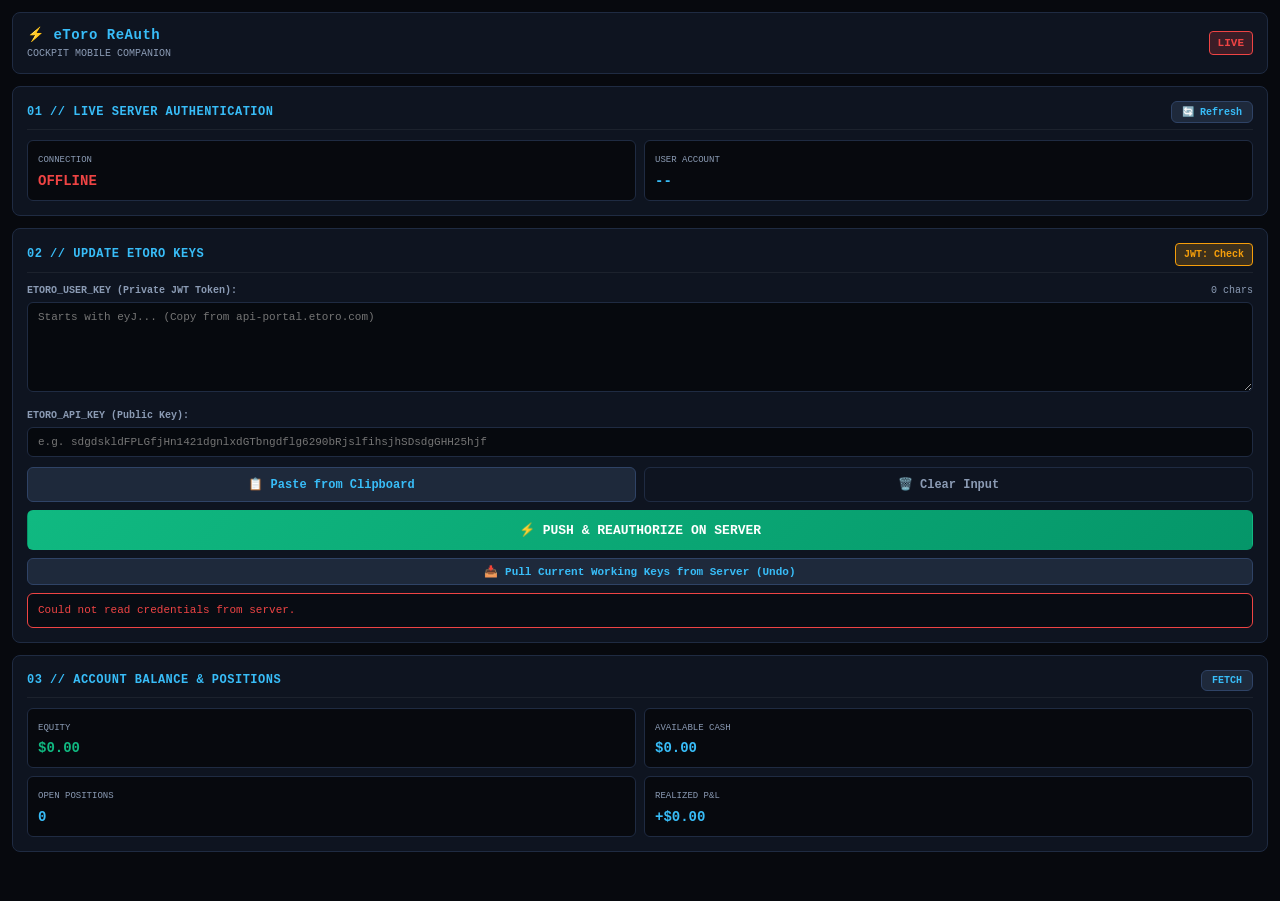
==== frontend/mobile.html @ 2483b5ed "feat(mobile): add dedicated mobile reauth companion UI at /mobile and /reauth with server undo and v" ====
<!DOCTYPE html>
<html lang="en">
<head>
  <meta charset="UTF-8">
  <meta name="viewport" content="width=device-width, initial-scale=1.0, maximum-scale=1.0, user-scalable=no">
  <title>eToro ReAuth - Cockpit Mobile Companion</title>
  <style>
    :root {
      --bg: #07090e;
      --card: #0e1420;
      --card-border: #1f2b42;
      --card-highlight: #2f4366;
      --primary: #0284c7;
      --primary-hover: #0369a1;
      --success: #10b981;
      --danger: #ef4444;
      --warn: #f59e0b;
      --text: #e6edf3;
      --muted: #8b9bb4;
      --font: -apple-system, BlinkMacSystemFont, "Segoe UI", Roboto, monospace;
    }
    * { box-sizing: border-box; margin: 0; padding: 0; }
    body {
      background: var(--bg);
      color: var(--text);
      font-family: var(--font);
      font-size: 13px;
      line-height: 1.5;
      padding: 12px;
      padding-bottom: 40px;
    }
    .header {
      display: flex;
      justify-content: space-between;
      align-items: center;
      background: var(--card);
      border: 1px solid var(--card-border);
      border-radius: 8px;
      padding: 12px 14px;
      margin-bottom: 12px;
    }
    .brand-title {
      font-weight: 800;
      font-size: 14px;
      color: #38bdf8;
      letter-spacing: 0.5px;
    }
    .brand-sub {
      font-size: 10px;
      color: var(--muted);
      text-transform: uppercase;
    }
    .badge {
      display: inline-flex;
      align-items: center;
      gap: 4px;
      font-size: 11px;
      font-weight: 700;
      padding: 3px 8px;
      border-radius: 4px;
    }
    .badge-live { background: rgba(239, 68, 68, 0.2); color: #ef4444; border: 1px solid #ef4444; }
    .badge-ok { background: rgba(16, 185, 129, 0.2); color: #10b981; border: 1px solid #10b981; }
    .badge-warn { background: rgba(245, 158, 11, 0.2); color: #f59e0b; border: 1px solid #f59e0b; }
    
    .card {
      background: var(--card);
      border: 1px solid var(--card-border);
      border-radius: 8px;
      padding: 14px;
      margin-bottom: 12px;
    }
    .card-header {
      display: flex;
      justify-content: space-between;
      align-items: center;
      margin-bottom: 10px;
      padding-bottom: 6px;
      border-bottom: 1px solid rgba(255,255,255,0.06);
    }
    .card-title {
      font-size: 12px;
      font-weight: 700;
      color: #38bdf8;
      text-transform: uppercase;
      letter-spacing: 0.5px;
    }
    .btn {
      display: inline-flex;
      align-items: center;
      justify-content: center;
      gap: 6px;
      font-family: inherit;
      font-size: 12px;
      font-weight: 700;
      padding: 9px 14px;
      border-radius: 6px;
      border: 1px solid transparent;
      cursor: pointer;
      width: 100%;
      text-align: center;
      transition: all 0.2s;
    }
    .btn-primary { background: linear-gradient(135deg, #0284c7, #0369a1); color: #fff; }
    .btn-success { background: linear-gradient(135deg, #10b981, #059669); color: #fff; }
    .btn-secondary { background: #1e293b; border-color: var(--card-highlight); color: #38bdf8; }
    .btn-outline { background: transparent; border-color: var(--card-border); color: var(--muted); }
    .btn-row { display: grid; grid-template-columns: 1fr 1fr; gap: 8px; margin-top: 8px; }
    
    .input-group { margin-bottom: 10px; }
    .input-label { display: block; font-size: 10px; color: var(--muted); margin-bottom: 4px; font-weight: 600; }
    .input-box {
      width: 100%;
      background: #06090e;
      border: 1px solid var(--card-border);
      border-radius: 6px;
      padding: 8px 10px;
      color: var(--text);
      font-family: monospace;
      font-size: 11px;
      outline: none;
    }
    .input-box:focus { border-color: #38bdf8; }
    textarea.input-box { height: 90px; resize: vertical; }

    .status-box {
      background: rgba(0, 0, 0, 0.4);
      border: 1px solid var(--card-border);
      border-radius: 6px;
      padding: 8px 10px;
      font-family: monospace;
      font-size: 11px;
      margin-top: 8px;
      word-break: break-all;
    }
    .status-ok { border-color: var(--success); color: var(--success); }
    .status-err { border-color: var(--danger); color: var(--danger); }

    .kpi-grid { display: grid; grid-template-columns: 1fr 1fr; gap: 8px; }
    .kpi-box {
      background: #07090e;
      border: 1px solid var(--card-border);
      border-radius: 6px;
      padding: 8px 10px;
    }
    .kpi-title { font-size: 9px; color: var(--muted); text-transform: uppercase; }
    .kpi-value { font-size: 14px; font-weight: 800; color: #38bdf8; margin-top: 2px; }
    .kpi-value.green { color: #10b981; }
  </style>
</head>
<body>

  <div class="header">
    <div>
      <div class="brand-title">⚡ eToro ReAuth</div>
      <div class="brand-sub">Cockpit Mobile Companion</div>
    </div>
    <div id="badgeMode" class="badge badge-live">LIVE</div>
  </div>

  <!-- SECTION 01: CURRENT SERVER STATUS -->
  <div class="card">
    <div class="card-header">
      <span class="card-title">01 // Live Server Authentication</span>
      <button id="btnRefreshStatus" class="btn btn-secondary" style="width: auto; padding: 4px 10px; font-size: 10px;">🔄 Refresh</button>
    </div>
    <div class="kpi-grid">
      <div class="kpi-box">
        <span class="kpi-title">Connection</span>
        <div id="statConnection" class="kpi-value">Checking...</div>
      </div>
      <div class="kpi-box">
        <span class="kpi-title">User Account</span>
        <div id="statUser" class="kpi-value">--</div>
      </div>
    </div>
    <div id="cooldownAlert" style="display: none; background: rgba(239, 68, 68, 0.15); border: 1px solid #ef4444; border-radius: 6px; padding: 8px; margin-top: 8px; font-size: 11px; color: #fca5a5;">
      ⚠️ Lockout active: <span id="cooldownSeconds">0</span>s remaining. Please wait or push valid keys.
    </div>
  </div>

  <!-- SECTION 02: REAUTHORIZE KEYS -->
  <div class="card">
    <div class="card-header">
      <span class="card-title">02 // Update eToro Keys</span>
      <span id="tokenPill" class="badge badge-warn" style="font-size: 10px;">JWT: Check</span>
    </div>
    
    <div class="input-group">
      <div style="display: flex; justify-content: space-between; align-items: center; margin-bottom: 4px;">
        <label class="input-label" style="margin: 0;">ETORO_USER_KEY (Private JWT Token):</label>
        <span id="charCount" style="font-size: 10px; color: var(--muted);">0 chars</span>
      </div>
      <textarea id="inputUserKey" class="input-box" placeholder="Starts with eyJ... (Copy from api-portal.etoro.com)"></textarea>
    </div>

    <div class="input-group">
      <label class="input-label">ETORO_API_KEY (Public Key):</label>
      <input type="text" id="inputApiKey" class="input-box" placeholder="e.g. sdgdskldFPLGfjHn1421dgnlxdGTbngdflg6290bRjslfihsjhSDsdgGHH25hjf">
    </div>

    <div class="btn-row" style="margin-bottom: 8px;">
      <button id="btnPasteClipboard" class="btn btn-secondary">📋 Paste from Clipboard</button>
      <button id="btnClear" class="btn btn-outline">🗑️ Clear Input</button>
    </div>

    <button id="btnPushKeys" class="btn btn-success" style="font-size: 13px; padding: 11px;">
      ⚡ PUSH & REAUTHORIZE ON SERVER
    </button>

    <div style="margin-top: 8px;">
      <button id="btnRestoreServerKey" class="btn btn-secondary" style="font-size: 11px; padding: 6px;">
        📥 Pull Current Working Keys from Server (Undo)
      </button>
    </div>

    <div id="actionStatus" class="status-box" style="display: none;"></div>
  </div>

  <!-- SECTION 03: LIVE PORTFOLIO & TELEMETRY -->
  <div class="card">
    <div class="card-header">
      <span class="card-title">03 // Account Balance & Positions</span>
      <button id="btnFetchPortfolio" class="btn btn-secondary" style="width: auto; padding: 4px 10px; font-size: 10px;">FETCH</button>
    </div>
    <div class="kpi-grid">
      <div class="kpi-box">
        <span class="kpi-title">Equity</span>
        <div id="statEquity" class="kpi-value green">$0.00</div>
      </div>
      <div class="kpi-box">
        <span class="kpi-title">Available Cash</span>
        <div id="statCash" class="kpi-value">$0.00</div>
      </div>
      <div class="kpi-box">
        <span class="kpi-title">Open Positions</span>
        <div id="statPositions" class="kpi-value">0</div>
      </div>
      <div class="kpi-box">
        <span class="kpi-title">Realized P&L</span>
        <div id="statPnl" class="kpi-value">+$0.00</div>
      </div>
    </div>
  </div>

  <script>
    const BASE = window.location.origin;

    const el = {
      badgeMode: document.getElementById('badgeMode'),
      statConnection: document.getElementById('statConnection'),
      statUser: document.getElementById('statUser'),
      cooldownAlert: document.getElementById('cooldownAlert'),
      cooldownSeconds: document.getElementById('cooldownSeconds'),
      inputUserKey: document.getElementById('inputUserKey'),
      inputApiKey: document.getElementById('inputApiKey'),
      charCount: document.getElementById('charCount'),
      tokenPill: document.getElementById('tokenPill'),
      btnRefreshStatus: document.getElementById('btnRefreshStatus'),
      btnPasteClipboard: document.getElementById('btnPasteClipboard'),
      btnClear: document.getElementById('btnClear'),
      btnPushKeys: document.getElementById('btnPushKeys'),
      btnRestoreServerKey: document.getElementById('btnRestoreServerKey'),
      btnFetchPortfolio: document.getElementById('btnFetchPortfolio'),
      actionStatus: document.getElementById('actionStatus'),
      statEquity: document.getElementById('statEquity'),
      statCash: document.getElementById('statCash'),
      statPositions: document.getElementById('statPositions'),
      statPnl: document.getElementById('statPnl')
    };

    function showStatus(msg, isSuccess = true) {
      el.actionStatus.style.display = 'block';
      el.actionStatus.className = 'status-box ' + (isSuccess ? 'status-ok' : 'status-err');
      el.actionStatus.textContent = msg;
    }

    function validateUserKey(val) {
      const clean = val.trim().replace(/^['"]|['"]$/g, '');
      el.charCount.textContent = `${clean.length} chars`;
      if (!clean) {
        el.tokenPill.textContent = 'Empty';
        el.tokenPill.className = 'badge badge-warn';
        return;
      }
      if (clean.startsWith('ey')) {
        el.tokenPill.textContent = `✓ JWT (ey...)`;
        el.tokenPill.className = 'badge badge-ok';
      } else {
        el.tokenPill.textContent = `⚠️ Bad Start (${clean.slice(0, 4)}...)`;
        el.tokenPill.className = 'badge badge-live';
      }
    }

    el.inputUserKey.addEventListener('input', (e) => validateUserKey(e.target.value));

    async function fetchServerStatus() {
      try {
        const res = await fetch(`${BASE}/api/etoro/status`);
        if (!res.ok) throw new Error(`HTTP ${res.status}`);
        const d = await res.json();

        el.badgeMode.textContent = (d.execution_mode || 'live').toUpperCase();
        el.badgeMode.className = d.execution_mode === 'live' ? 'badge badge-live' : 'badge badge-ok';

        if (d.auth_cooldown) {
          el.statConnection.textContent = '⚠️ LOCKED';
          el.statConnection.style.color = '#ef4444';
          el.cooldownAlert.style.display = 'block';
          el.cooldownSeconds.textContent = d.auth_cooldown_remaining_sec || 0;
        } else if (d.is_configured) {
          el.statConnection.textContent = 'ONLINE';
          el.statConnection.style.color = '#10b981';
          el.cooldownAlert.style.display = 'none';
        } else {
          el.statConnection.textContent = 'UNSET';
          el.statConnection.style.color = '#f59e0b';
          el.cooldownAlert.style.display = 'none';
        }

        if (d.user_key_application_name) {
          el.statUser.textContent = d.user_key_application_name;
        }
      } catch (err) {
        el.statConnection.textContent = 'OFFLINE';
        el.statConnection.style.color = '#ef4444';
      }
    }

    async function fetchPortfolio() {
      try {
        const res = await fetch(`${BASE}/api/portfolio`);
        if (!res.ok) throw new Error(`HTTP ${res.status}`);
        const d = await res.json();
        el.statEquity.textContent = `$${(d.equity || 0).toLocaleString('en-US', { minimumFractionDigits: 2 })}`;
        el.statCash.textContent = `$${(d.cash || 0).toLocaleString('en-US', { minimumFractionDigits: 2 })}`;
        el.statPositions.textContent = (d.open_positions || []).length;
        const pnl = d.total_realized_pnl_usd || 0;
        el.statPnl.textContent = `${pnl >= 0 ? '+' : ''}$${pnl.toFixed(2)}`;
        el.statPnl.style.color = pnl >= 0 ? '#10b981' : '#ef4444';
      } catch (err) {
        console.warn('Portfolio fetch error:', err);
      }
    }

    // Pull Current Working Keys from Server
    async function restoreServerKeys() {
      showStatus('Fetching active working credentials from server...');
      try {
        const res = await fetch(`${BASE}/api/etoro/credentials`);
        if (res.ok) {
          const d = await res.json();
          if (d.user_key) {
            el.inputUserKey.value = d.user_key;
            validateUserKey(d.user_key);
          }
          if (d.api_key) {
            el.inputApiKey.value = d.api_key;
          }
          showStatus('✓ Restored working keys from server successfully!', true);
        } else {
          showStatus('Could not read credentials from server.', false);
        }
      } catch (e) {
        showStatus('Error pulling server credentials: ' + e.message, false);
      }
    }

    // Push Keys to Server
    async function pushKeys() {
      const uKey = el.inputUserKey.value.trim().replace(/^['"]|['"]$/g, '');
      const aKey = el.inputApiKey.value.trim().replace(/^['"]|['"]$/g, '');

      if (!uKey) {
        showStatus('Please enter a User Key before pushing.', false);
        return;
      }
      if (!uKey.startsWith('ey')) {
        showStatus('⚠️ Error: User Key must start with "ey". Please make sure you copied the complete token.', false);
        return;
      }

      showStatus('Pushing credentials to Render server...');
      try {
        const cfgRes = await fetch(`${BASE}/api/config`, {
          method: 'POST',
          headers: { 'Content-Type': 'application/json' },
          body: JSON.stringify({
            etoro_user_key: uKey,
            etoro_api_key: aKey || null
          })
        });

        if (!cfgRes.ok) throw new Error(`Config update failed (HTTP ${cfgRes.status})`);

        showStatus('Credentials updated! Running handshake with eToro...');
        const testRes = await fetch(`${BASE}/api/etoro/test_connection`, { method: 'POST' });
        const testData = await testRes.json();

        if (testData.connected) {
          showStatus(`✓ Successfully authenticated with eToro! User: @${testData.profile?.username || 'jvwalker88'} (CID: ${testData.profile?.realCid || ''})`, true);
          fetchServerStatus();
          fetchPortfolio();
        } else {
          showStatus(`❌ eToro rejected credentials: ${testData.message || 'Unauthorized (401)'}`, false);
          fetchServerStatus();
        }
      } catch (err) {
        showStatus('Push error: ' + err.message, false);
      }
    }

    // Paste from clipboard with auto-sanitize
    el.btnPasteClipboard.addEventListener('click', async () => {
      try {
        const text = await navigator.clipboard.readText();
        if (text) {
          const clean = text.trim().replace(/^['"]|['"]$/g, '');
          el.inputUserKey.value = clean;
          validateUserKey(clean);
          showStatus(`Pasted from clipboard (${clean.length} chars). Click "PUSH" to apply.`, true);
        } else {
          showStatus('Clipboard is empty.', false);
        }
      } catch (err) {
        showStatus('Clipboard permission denied. Please paste manually into the box.', false);
      }
    });

    el.btnClear.addEventListener('click', () => {
      el.inputUserKey.value = '';
      validateUserKey('');
      showStatus('Input cleared.');
    });

    el.btnPushKeys.addEventListener('click', pushKeys);
    el.btnRestoreServerKey.addEventListener('click', restoreServerKeys);
    el.btnRefreshStatus.addEventListener('click', () => { fetchServerStatus(); fetchPortfolio(); });
    el.btnFetchPortfolio.addEventListener('click', fetchPortfolio);

    // Initial load
    fetchServerStatus();
    fetchPortfolio();
    restoreServerKeys();
  </script>
</body>
</html>
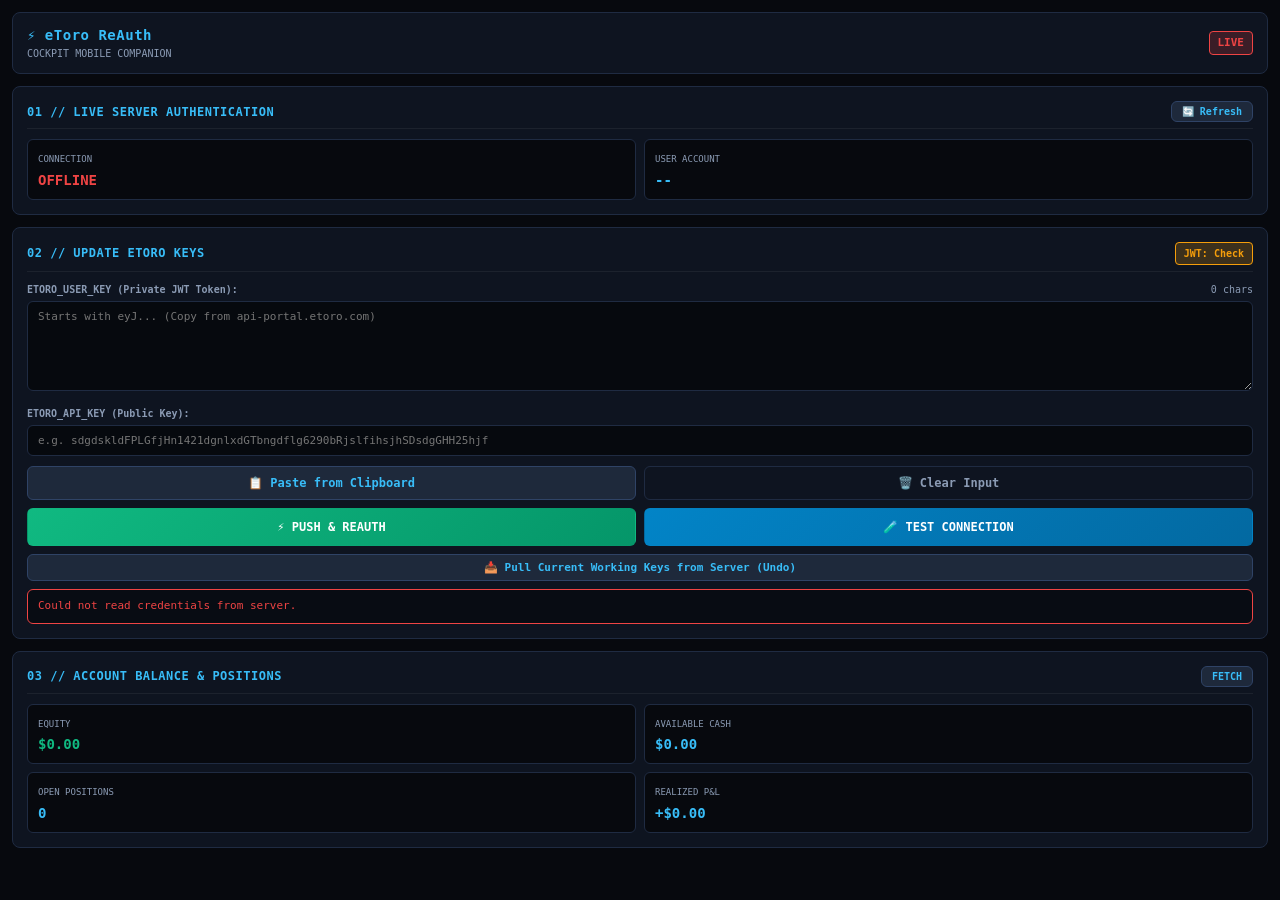
==== commit 06234d6c: "fix(etoro): guard mobile paste against accidental overwrites, add test connection button, and optimi" ====
--- a/frontend/mobile.html
+++ b/frontend/mobile.html
@@ -204,11 +204,16 @@
       <button id="btnClear" class="btn btn-outline">🗑️ Clear Input</button>
     </div>
 
-    <button id="btnPushKeys" class="btn btn-success" style="font-size: 13px; padding: 11px;">
-      ⚡ PUSH & REAUTHORIZE ON SERVER
-    </button>
-
-    <div style="margin-top: 8px;">
+    <div class="btn-row" style="margin-bottom: 8px;">
+      <button id="btnPushKeys" class="btn btn-success" style="font-size: 12px; padding: 11px;">
+        ⚡ PUSH & REAUTH
+      </button>
+      <button id="btnTestConnMobile" class="btn btn-primary" style="font-size: 12px; padding: 11px;">
+        🧪 TEST CONNECTION
+      </button>
+    </div>
+
+    <div style="margin-top: 4px;">
       <button id="btnRestoreServerKey" class="btn btn-secondary" style="font-size: 11px; padding: 6px;">
         📥 Pull Current Working Keys from Server (Undo)
       </button>
@@ -260,6 +265,7 @@
       btnPasteClipboard: document.getElementById('btnPasteClipboard'),
       btnClear: document.getElementById('btnClear'),
       btnPushKeys: document.getElementById('btnPushKeys'),
+      btnTestConnMobile: document.getElementById('btnTestConnMobile'),
       btnRestoreServerKey: document.getElementById('btnRestoreServerKey'),
       btnFetchPortfolio: document.getElementById('btnFetchPortfolio'),
       actionStatus: document.getElementById('actionStatus'),
@@ -410,15 +416,19 @@
       }
     }
 
-    // Paste from clipboard with auto-sanitize
+    // Paste from clipboard with auto-sanitize & safety guard
     el.btnPasteClipboard.addEventListener('click', async () => {
       try {
         const text = await navigator.clipboard.readText();
         if (text) {
           const clean = text.trim().replace(/^['"]|['"]$/g, '');
+          if (!clean.startsWith('ey') || clean.length < 50) {
+            showStatus(`⚠️ Clipboard does not contain a valid eToro JWT (starts with "${clean.slice(0, 10)}...", len: ${clean.length}). Kept your current working key safe.`, false);
+            return;
+          }
           el.inputUserKey.value = clean;
           validateUserKey(clean);
-          showStatus(`Pasted from clipboard (${clean.length} chars). Click "PUSH" to apply.`, true);
+          showStatus(`✓ Pasted valid eToro JWT from clipboard (${clean.length} chars). Click "PUSH & REAUTH" to apply.`, true);
         } else {
           showStatus('Clipboard is empty.', false);
         }
@@ -433,7 +443,29 @@
       showStatus('Input cleared.');
     });
 
+    // Test current server connection directly without re-pushing
+    async function testCurrentConnection() {
+      showStatus('Testing live connection to eToro...');
+      try {
+        const testRes = await fetch(`${BASE}/api/etoro/test_connection`, { method: 'POST' });
+        const testData = await testRes.json();
+        if (testData.connected) {
+          const u = testData.profile?.username || 'jvwalker88';
+          const cid = testData.profile?.realCid || '49441865';
+          showStatus(`✓ eToro LIVE CONNECTED! User: @${u} (Real CID: ${cid})`, true);
+          fetchServerStatus();
+          fetchPortfolio();
+        } else {
+          showStatus(`❌ eToro Connection Failed: ${testData.message || 'Unauthorized (401)'}`, false);
+          fetchServerStatus();
+        }
+      } catch (err) {
+        showStatus('Test error: ' + err.message, false);
+      }
+    }
+
     el.btnPushKeys.addEventListener('click', pushKeys);
+    if (el.btnTestConnMobile) el.btnTestConnMobile.addEventListener('click', testCurrentConnection);
     el.btnRestoreServerKey.addEventListener('click', restoreServerKeys);
     el.btnRefreshStatus.addEventListener('click', () => { fetchServerStatus(); fetchPortfolio(); });
     el.btnFetchPortfolio.addEventListener('click', fetchPortfolio);
